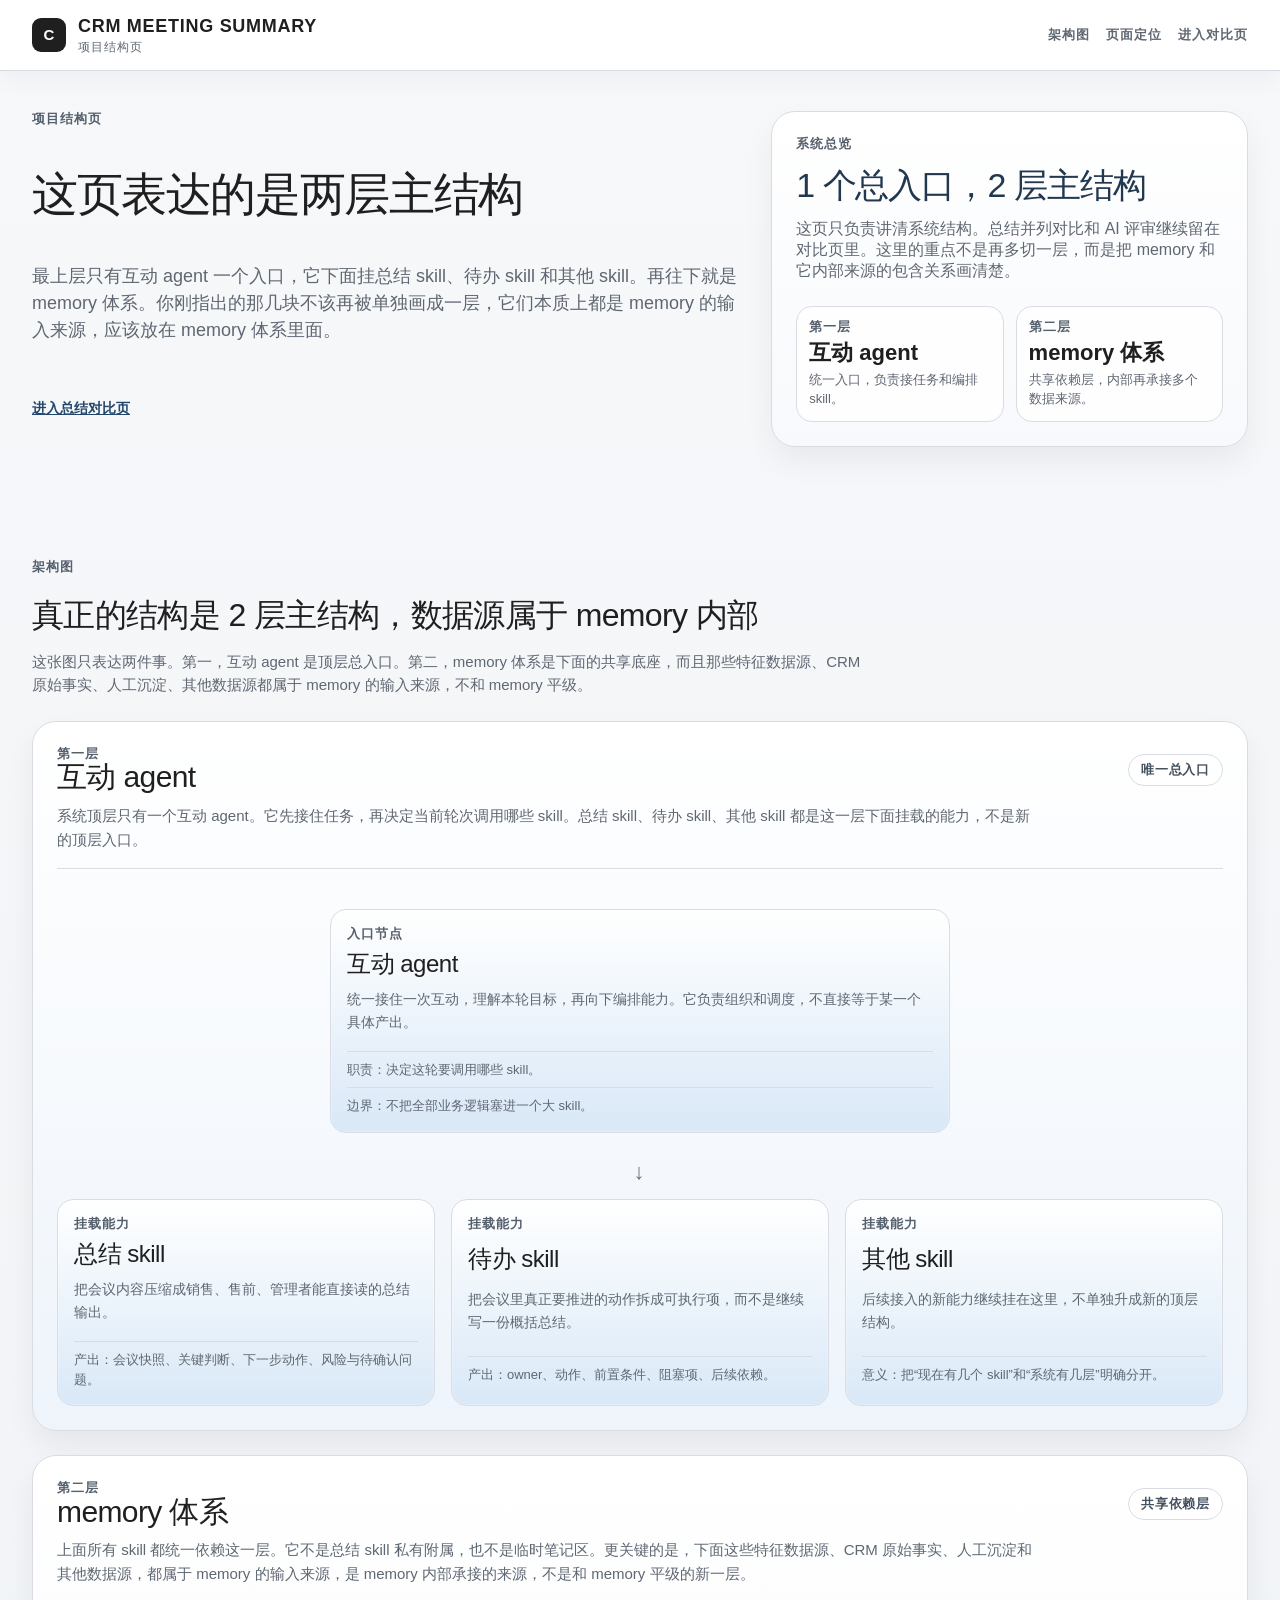
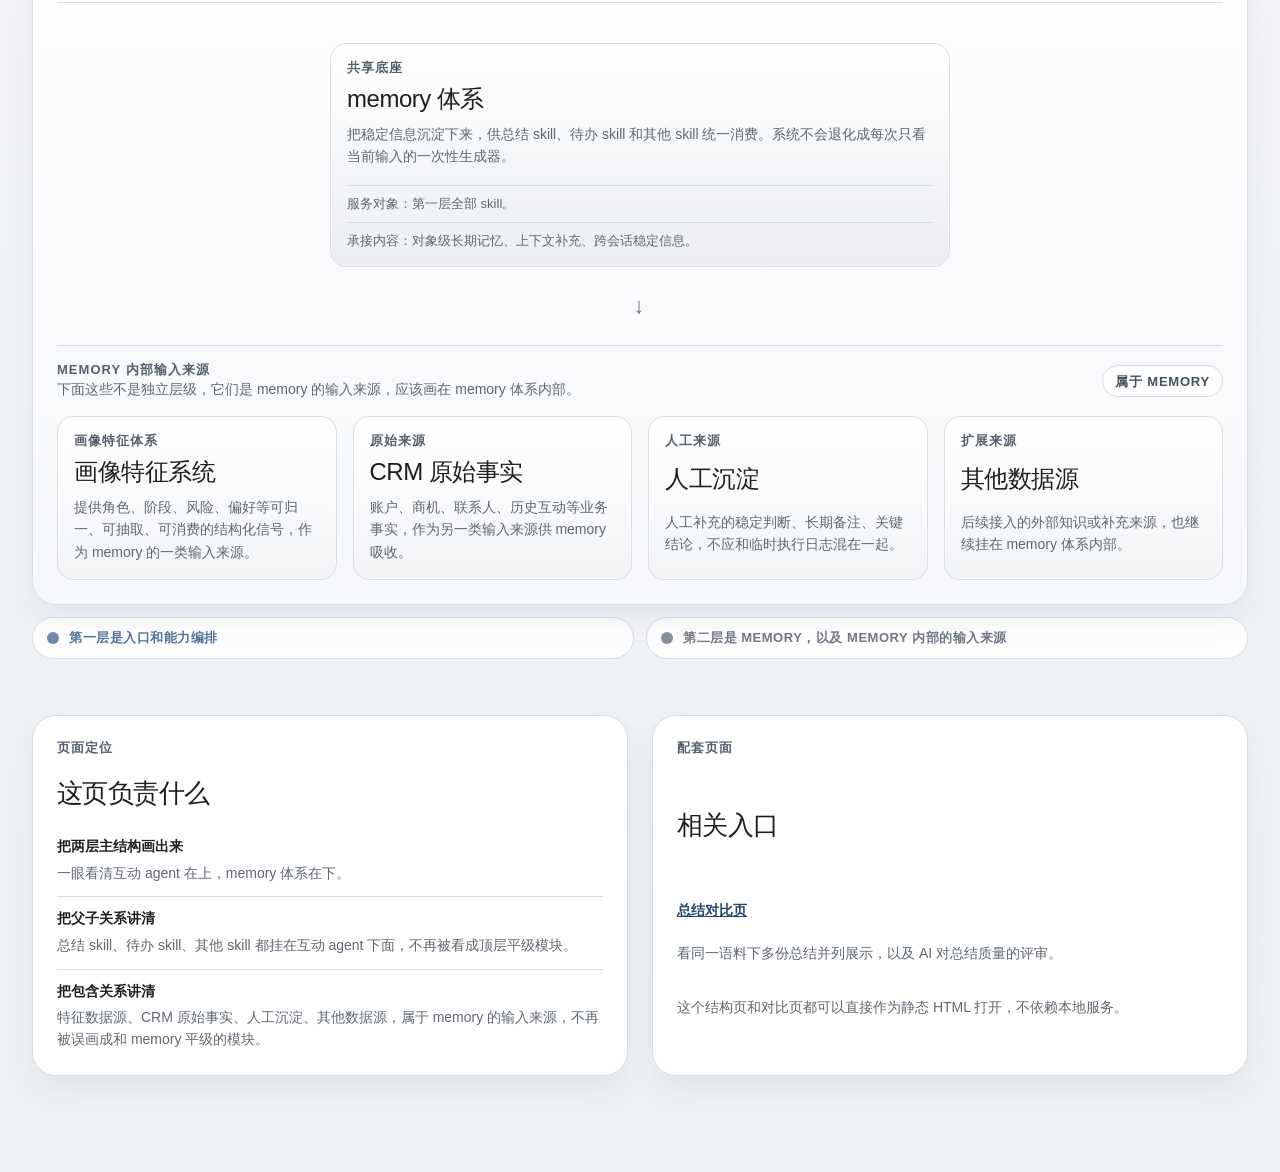
==== tests/crm_meeting_summary/evals/index.html @ 10cda4e1 "refactor: polish CRM eval comparison workspace Refine the eval workspace with project structure and " ====
<!DOCTYPE html>
<html lang="zh-CN">
<head>
  <meta charset="UTF-8" />
  <meta name="viewport" content="width=device-width, initial-scale=1.0" />
  <title>CRM Meeting Summary 项目结构页</title>
  <link rel="icon" href="data:image/svg+xml,%3Csvg xmlns='http://www.w3.org/2000/svg' viewBox='0 0 64 64'%3E%3Crect width='64' height='64' rx='10' fill='%231a1a1a'/%3E%3Ctext x='32' y='41' text-anchor='middle' font-size='30' font-family='Arial,sans-serif' fill='%23ffffff'%3EC%3C/text%3E%3C/svg%3E" />
  <style>
    :root {
      --color-bg: #f3f4f6;
      --color-surface: #ffffff;
      --color-surface-soft: #f8f9fb;
      --color-text: #1f1f1f;
      --color-muted: #5f6772;
      --color-border: #d9dde3;
      --color-link: #23476b;
      --color-focus-ring: rgba(35, 71, 107, 0.18);
      --color-layer-1: #eef4fb;
      --color-layer-2: #f6f7fa;
      --color-node-1: #d9e8f7;
      --color-node-2: #eceef2;
      --color-node-2-sub: #f3f4f6;
      --radius-sm: 10px;
      --radius-md: 16px;
      --radius-lg: 24px;
      --space-1: 8px;
      --space-2: 12px;
      --space-3: 16px;
      --space-4: 24px;
      --space-5: 32px;
      --space-6: 40px;
      --space-7: 56px;
      --container-width: 1400px;
      --border: 1px solid var(--color-border);
      --shadow-card: 0 14px 30px rgba(17, 24, 39, 0.06);
      --font-sans: Arial, system-ui, -apple-system, "Segoe UI", Roboto, Helvetica, sans-serif;
    }

    * { box-sizing: border-box; }

    body {
      margin: 0;
      background: linear-gradient(180deg, #f7f8fa 0%, #eef1f5 100%);
      color: var(--color-text);
      font-family: var(--font-sans);
      -webkit-font-smoothing: antialiased;
    }

    a { color: inherit; }

    .nav {
      position: sticky;
      top: 0;
      z-index: 20;
      display: flex;
      align-items: center;
      justify-content: space-between;
      gap: var(--space-4);
      padding: var(--space-3) var(--space-5);
      background: rgba(255, 255, 255, 0.94);
      border-bottom: var(--border);
      backdrop-filter: blur(10px);
      box-shadow: 0 10px 24px rgba(17, 24, 39, 0.04);
    }

    .nav-brand {
      display: flex;
      align-items: center;
      gap: var(--space-2);
      min-width: 0;
    }

    .nav-mark {
      display: inline-flex;
      align-items: center;
      justify-content: center;
      width: 34px;
      height: 34px;
      border-radius: 9px;
      background: var(--color-text);
      color: #fff;
      font-size: 15px;
      font-weight: 700;
      flex: none;
    }

    .nav-title {
      font-size: 18px;
      line-height: 1.2;
      font-weight: 700;
      letter-spacing: 0.04em;
      text-transform: uppercase;
    }

    .nav-subtitle {
      margin-top: 2px;
      color: var(--color-muted);
      font-size: 12px;
      line-height: 1.2;
      letter-spacing: 0.08em;
      text-transform: uppercase;
    }

    .nav-links {
      display: flex;
      flex-wrap: wrap;
      justify-content: flex-end;
      gap: var(--space-3);
      font-size: 13px;
      line-height: 1.2;
      font-weight: 700;
      letter-spacing: 0.08em;
      text-transform: uppercase;
    }

    .nav-links a {
      color: var(--color-muted);
      text-decoration: none;
      border-radius: 6px;
    }

    .nav-links a:hover,
    .nav-links a:focus-visible,
    .cta-link:hover,
    .cta-link:focus-visible,
    .inline-link:hover,
    .inline-link:focus-visible {
      color: var(--color-link);
    }

    .nav-links a:focus-visible,
    .cta-link:focus-visible,
    .inline-link:focus-visible {
      outline: 2px solid var(--color-link);
      outline-offset: 3px;
      box-shadow: 0 0 0 4px var(--color-focus-ring);
    }

    .page {
      max-width: var(--container-width);
      margin: 0 auto;
      padding: var(--space-6) var(--space-5) 96px;
    }

    .hero {
      display: grid;
      grid-template-columns: minmax(0, 1.2fr) minmax(340px, 0.8fr);
      gap: var(--space-4);
      align-items: stretch;
      margin-bottom: var(--space-7);
    }

    .eyebrow,
    .section-label,
    .node-label,
    .summary-label,
    .legend-chip,
    .group-label {
      font-size: 13px;
      line-height: 1.2;
      font-weight: 700;
      letter-spacing: 0.08em;
      text-transform: uppercase;
    }

    .eyebrow,
    .section-label,
    .node-label,
    .summary-label,
    .group-label {
      color: #55606d;
    }

    h1, h2, h3, p, ul, li {
      margin: 0;
    }

    h1 {
      max-width: 860px;
      font-size: 46px;
      line-height: 1.06;
      font-weight: 400;
      letter-spacing: -0.03em;
      text-transform: uppercase;
    }

    .hero-copy,
    .hero-panel,
    .section-head,
    .diagram-stack,
    .diagram-layer,
    .diagram-lane,
    .node-grid,
    .legend,
    .summary-grid,
    .summary-card,
    .summary-list,
    .summary-item,
    .subsource-group,
    .subsource-grid {
      display: grid;
      gap: var(--space-3);
    }

    .hero-copy p,
    .hero-note,
    .section-head p,
    .node-copy,
    .node-meta,
    .summary-item,
    .support-text,
    .group-copy {
      color: var(--color-muted);
    }

    .hero-copy p {
      max-width: 760px;
      font-size: 18px;
      line-height: 1.5;
    }

    .cta-row {
      display: flex;
      flex-wrap: wrap;
      gap: var(--space-2);
      margin-top: var(--space-2);
    }

    .cta-link,
    .inline-link {
      width: fit-content;
      color: var(--color-link);
      font-size: 14px;
      line-height: 1.4;
      font-weight: 700;
      text-decoration: underline;
    }

    .hero-panel,
    .diagram-layer,
    .summary-card {
      background: var(--color-surface);
      border: var(--border);
      border-radius: var(--radius-lg);
      box-shadow: var(--shadow-card);
    }

    .hero-panel,
    .summary-card {
      padding: var(--space-4);
    }

    .hero-panel {
      align-content: start;
      background: linear-gradient(180deg, #ffffff 0%, #f7f9fc 100%);
    }

    .hero-value {
      font-size: 34px;
      line-height: 1.05;
      font-weight: 500;
      letter-spacing: -0.03em;
      color: #21384f;
    }

    .hero-metrics {
      display: grid;
      grid-template-columns: repeat(2, minmax(0, 1fr));
      gap: var(--space-2);
      margin-top: var(--space-1);
    }

    .metric-card {
      padding: var(--space-2);
      border-radius: var(--radius-md);
      border: var(--border);
      background: rgba(255, 255, 255, 0.88);
    }

    .metric-value {
      margin-top: 6px;
      font-size: 22px;
      line-height: 1.1;
      font-weight: 700;
      color: var(--color-text);
    }

    .metric-copy {
      margin-top: 6px;
      font-size: 13px;
      line-height: 1.45;
      color: var(--color-muted);
    }

    .section {
      padding-top: var(--space-7);
    }

    .section-head {
      margin-bottom: var(--space-4);
    }

    .section-head h2 {
      margin-top: var(--space-1);
      font-size: 32px;
      line-height: 1.12;
      font-weight: 400;
      letter-spacing: -0.02em;
    }

    .section-head p {
      max-width: 840px;
      font-size: 15px;
      line-height: 1.55;
    }

    .diagram-stack {
      gap: var(--space-4);
    }

    .diagram-layer {
      padding: var(--space-4);
      position: relative;
      overflow: hidden;
    }

    .diagram-layer.layer-1 { background: linear-gradient(180deg, #ffffff 0%, var(--color-layer-1) 100%); }
    .diagram-layer.layer-2 { background: linear-gradient(180deg, #ffffff 0%, var(--color-layer-2) 100%); }

    .diagram-layer::after {
      content: "";
      position: absolute;
      left: 50%;
      bottom: -30px;
      width: 2px;
      height: 30px;
      background: linear-gradient(180deg, rgba(95, 103, 114, 0.4) 0%, rgba(95, 103, 114, 0) 100%);
      transform: translateX(-50%);
    }

    .diagram-layer:last-child::after {
      display: none;
    }

    .diagram-head {
      display: grid;
      gap: 10px;
      margin-bottom: var(--space-4);
      padding-bottom: var(--space-3);
      border-bottom: var(--border);
    }

    .diagram-title-row {
      display: flex;
      flex-wrap: wrap;
      align-items: center;
      justify-content: space-between;
      gap: var(--space-3);
    }

    .diagram-title {
      font-size: 30px;
      line-height: 1.08;
      font-weight: 400;
      letter-spacing: -0.02em;
    }

    .diagram-badge {
      display: inline-flex;
      align-items: center;
      min-height: 32px;
      padding: 0 12px;
      border-radius: 999px;
      border: var(--border);
      background: rgba(255, 255, 255, 0.86);
      color: #44515f;
      font-size: 13px;
      line-height: 1.2;
      font-weight: 700;
      letter-spacing: 0.06em;
      text-transform: uppercase;
    }

    .diagram-copy {
      max-width: 980px;
      font-size: 15px;
      line-height: 1.6;
      color: var(--color-muted);
    }

    .diagram-lane {
      gap: var(--space-3);
    }

    .node-grid {
      grid-template-columns: repeat(4, minmax(0, 1fr));
      align-items: stretch;
    }

    .node-grid.three-col {
      grid-template-columns: repeat(3, minmax(0, 1fr));
    }

    .node-grid.one-col {
      grid-template-columns: minmax(0, 620px);
      justify-content: center;
    }

    .diagram-node {
      display: grid;
      gap: 10px;
      min-height: 100%;
      padding: var(--space-3);
      border-radius: var(--radius-md);
      border: var(--border);
      background: rgba(255, 255, 255, 0.86);
      box-shadow: inset 0 0 0 1px rgba(255,255,255,0.24);
    }

    .diagram-node.node-layer-1 { background: linear-gradient(180deg, #ffffff 0%, var(--color-node-1) 100%); }
    .diagram-node.node-layer-2 { background: linear-gradient(180deg, #ffffff 0%, var(--color-node-2) 100%); }
    .diagram-node.node-layer-2-sub { background: linear-gradient(180deg, #ffffff 0%, var(--color-node-2-sub) 100%); }

    .node-title {
      font-size: 24px;
      line-height: 1.12;
      font-weight: 400;
      letter-spacing: -0.02em;
    }

    .node-copy,
    .group-copy {
      font-size: 14px;
      line-height: 1.6;
    }

    .node-meta {
      display: grid;
      gap: 8px;
      margin-top: var(--space-1);
      font-size: 13px;
      line-height: 1.5;
    }

    .node-meta span {
      display: block;
      padding-top: 8px;
      border-top: var(--border);
    }

    .arrow-divider {
      display: flex;
      justify-content: center;
      align-items: center;
      margin-top: var(--space-2);
      color: #6a7280;
      font-size: 22px;
      line-height: 1;
      letter-spacing: 0.08em;
    }

    .subsource-group {
      margin-top: var(--space-2);
      padding-top: var(--space-3);
      border-top: var(--border);
      gap: var(--space-3);
    }

    .group-head {
      display: flex;
      flex-wrap: wrap;
      align-items: center;
      justify-content: space-between;
      gap: var(--space-2);
    }

    .subsource-grid {
      grid-template-columns: repeat(4, minmax(0, 1fr));
      gap: var(--space-3);
    }

    .legend {
      grid-template-columns: repeat(2, minmax(0, 1fr));
      gap: var(--space-2);
      margin-top: var(--space-2);
    }

    .legend-chip {
      display: flex;
      align-items: center;
      gap: 10px;
      padding: 12px 14px;
      border-radius: 999px;
      border: var(--border);
      background: rgba(255, 255, 255, 0.88);
      color: #44515f;
      letter-spacing: 0.04em;
    }

    .legend-chip::before {
      content: "";
      width: 12px;
      height: 12px;
      border-radius: 999px;
      background: currentColor;
      opacity: 0.85;
    }

    .legend-chip.layer-1 { color: #53759b; }
    .legend-chip.layer-2 { color: #727986; }

    .summary-grid {
      grid-template-columns: repeat(2, minmax(0, 1fr));
      gap: var(--space-4);
    }

    .summary-card h3 {
      margin-top: var(--space-1);
      font-size: 26px;
      line-height: 1.15;
      font-weight: 400;
      letter-spacing: -0.02em;
    }

    .summary-list {
      gap: var(--space-2);
      margin-top: var(--space-2);
    }

    .summary-item {
      display: grid;
      gap: 6px;
      padding-top: var(--space-2);
      border-top: var(--border);
      font-size: 14px;
      line-height: 1.55;
    }

    .summary-item:first-child {
      padding-top: 0;
      border-top: 0;
    }

    .summary-item strong {
      color: var(--color-text);
      font-size: 14px;
      line-height: 1.4;
    }

    .support-text {
      font-size: 14px;
      line-height: 1.55;
    }

    @media (max-width: 1220px) {
      .hero,
      .summary-grid,
      .node-grid,
      .node-grid.three-col,
      .subsource-grid,
      .legend {
        grid-template-columns: 1fr 1fr;
      }

      .hero {
        grid-template-columns: 1fr;
      }
    }

    @media (max-width: 860px) {
      .nav {
        flex-direction: column;
        align-items: flex-start;
        padding: var(--space-3) var(--space-4);
      }

      .nav-links {
        justify-content: flex-start;
      }

      .page {
        padding: var(--space-5) var(--space-4) 72px;
      }

      h1 {
        font-size: 34px;
      }

      .section-head h2,
      .diagram-title {
        font-size: 28px;
      }

      .hero-metrics,
      .node-grid,
      .node-grid.three-col,
      .subsource-grid,
      .legend,
      .summary-grid {
        grid-template-columns: 1fr;
      }

      .node-grid.one-col {
        grid-template-columns: 1fr;
      }
    }

    @media (max-width: 560px) {
      .page {
        padding: var(--space-4) var(--space-3) 56px;
      }

      .nav {
        padding: var(--space-3);
      }

      h1 {
        font-size: 28px;
      }

      .hero-panel,
      .diagram-layer,
      .summary-card {
        padding: var(--space-3);
      }
    }
  </style>
</head>
<body>
  <nav class="nav">
    <div class="nav-brand">
      <span class="nav-mark">C</span>
      <div>
        <div class="nav-title">CRM Meeting Summary</div>
        <div class="nav-subtitle">项目结构页</div>
      </div>
    </div>
    <div class="nav-links">
      <a href="#diagram">架构图</a>
      <a href="#positioning">页面定位</a>
      <a href="./test-result-dashboard.html">进入对比页</a>
    </div>
  </nav>

  <main class="page">
    <header class="hero">
      <section class="hero-copy">
        <div class="eyebrow">项目结构页</div>
        <h1>这页表达的是两层主结构</h1>
        <p>最上层只有互动 agent 一个入口，它下面挂总结 skill、待办 skill 和其他 skill。再往下就是 memory 体系。你刚指出的那几块不该再被单独画成一层，它们本质上都是 memory 的输入来源，应该放在 memory 体系里面。</p>
        <div class="cta-row">
          <a class="cta-link" href="./test-result-dashboard.html">进入总结对比页</a>
        </div>
      </section>

      <aside class="hero-panel">
        <div class="summary-label">系统总览</div>
        <div class="hero-value">1 个总入口，2 层主结构</div>
        <p class="hero-note">这页只负责讲清系统结构。总结并列对比和 AI 评审继续留在对比页里。这里的重点不是再多切一层，而是把 memory 和它内部来源的包含关系画清楚。</p>
        <div class="hero-metrics">
          <article class="metric-card">
            <div class="summary-label">第一层</div>
            <div class="metric-value">互动 agent</div>
            <div class="metric-copy">统一入口，负责接任务和编排 skill。</div>
          </article>
          <article class="metric-card">
            <div class="summary-label">第二层</div>
            <div class="metric-value">memory 体系</div>
            <div class="metric-copy">共享依赖层，内部再承接多个数据来源。</div>
          </article>
        </div>
      </aside>
    </header>

    <section class="section" id="diagram">
      <div class="section-head">
        <div class="section-label">架构图</div>
        <h2>真正的结构是 2 层主结构，数据源属于 memory 内部</h2>
        <p>这张图只表达两件事。第一，互动 agent 是顶层总入口。第二，memory 体系是下面的共享底座，而且那些特征数据源、CRM 原始事实、人工沉淀、其他数据源都属于 memory 的输入来源，不和 memory 平级。</p>
      </div>

      <div class="diagram-stack">
        <section class="diagram-layer layer-1">
          <div class="diagram-head">
            <div class="diagram-title-row">
              <div>
                <div class="section-label">第一层</div>
                <h3 class="diagram-title">互动 agent</h3>
              </div>
              <div class="diagram-badge">唯一总入口</div>
            </div>
            <p class="diagram-copy">系统顶层只有一个互动 agent。它先接住任务，再决定当前轮次调用哪些 skill。总结 skill、待办 skill、其他 skill 都是这一层下面挂载的能力，不是新的顶层入口。</p>
          </div>

          <div class="diagram-lane">
            <div class="node-grid one-col">
              <article class="diagram-node node-layer-1">
                <div class="node-label">入口节点</div>
                <h3 class="node-title">互动 agent</h3>
                <p class="node-copy">统一接住一次互动，理解本轮目标，再向下编排能力。它负责组织和调度，不直接等于某一个具体产出。</p>
                <div class="node-meta">
                  <span>职责：决定这轮要调用哪些 skill。</span>
                  <span>边界：不把全部业务逻辑塞进一个大 skill。</span>
                </div>
              </article>
            </div>

            <div class="arrow-divider">↓</div>

            <div class="node-grid three-col">
              <article class="diagram-node node-layer-1">
                <div class="node-label">挂载能力</div>
                <h3 class="node-title">总结 skill</h3>
                <p class="node-copy">把会议内容压缩成销售、售前、管理者能直接读的总结输出。</p>
                <div class="node-meta">
                  <span>产出：会议快照、关键判断、下一步动作、风险与待确认问题。</span>
                </div>
              </article>

              <article class="diagram-node node-layer-1">
                <div class="node-label">挂载能力</div>
                <h3 class="node-title">待办 skill</h3>
                <p class="node-copy">把会议里真正要推进的动作拆成可执行项，而不是继续写一份概括总结。</p>
                <div class="node-meta">
                  <span>产出：owner、动作、前置条件、阻塞项、后续依赖。</span>
                </div>
              </article>

              <article class="diagram-node node-layer-1">
                <div class="node-label">挂载能力</div>
                <h3 class="node-title">其他 skill</h3>
                <p class="node-copy">后续接入的新能力继续挂在这里，不单独升成新的顶层结构。</p>
                <div class="node-meta">
                  <span>意义：把“现在有几个 skill”和“系统有几层”明确分开。</span>
                </div>
              </article>
            </div>
          </div>
        </section>

        <section class="diagram-layer layer-2">
          <div class="diagram-head">
            <div class="diagram-title-row">
              <div>
                <div class="section-label">第二层</div>
                <h3 class="diagram-title">memory 体系</h3>
              </div>
              <div class="diagram-badge">共享依赖层</div>
            </div>
            <p class="diagram-copy">上面所有 skill 都统一依赖这一层。它不是总结 skill 私有附属，也不是临时笔记区。更关键的是，下面这些特征数据源、CRM 原始事实、人工沉淀和其他数据源，都属于 memory 的输入来源，是 memory 内部承接的来源，不是和 memory 平级的新一层。</p>
          </div>

          <div class="diagram-lane">
            <div class="node-grid one-col">
              <article class="diagram-node node-layer-2">
                <div class="node-label">共享底座</div>
                <h3 class="node-title">memory 体系</h3>
                <p class="node-copy">把稳定信息沉淀下来，供总结 skill、待办 skill 和其他 skill 统一消费。系统不会退化成每次只看当前输入的一次性生成器。</p>
                <div class="node-meta">
                  <span>服务对象：第一层全部 skill。</span>
                  <span>承接内容：对象级长期记忆、上下文补充、跨会话稳定信息。</span>
                </div>
              </article>
            </div>

            <div class="arrow-divider">↓</div>

            <div class="subsource-group">
              <div class="group-head">
                <div>
                  <div class="group-label">memory 内部输入来源</div>
                  <p class="group-copy">下面这些不是独立层级，它们是 memory 的输入来源，应该画在 memory 体系内部。</p>
                </div>
                <div class="diagram-badge">属于 memory</div>
              </div>

              <div class="subsource-grid">
                <article class="diagram-node node-layer-2-sub">
                  <div class="node-label">画像特征体系</div>
                  <h3 class="node-title">画像特征系统</h3>
                  <p class="node-copy">提供角色、阶段、风险、偏好等可归一、可抽取、可消费的结构化信号，作为 memory 的一类输入来源。</p>
                </article>

                <article class="diagram-node node-layer-2-sub">
                  <div class="node-label">原始来源</div>
                  <h3 class="node-title">CRM 原始事实</h3>
                  <p class="node-copy">账户、商机、联系人、历史互动等业务事实，作为另一类输入来源供 memory 吸收。</p>
                </article>

                <article class="diagram-node node-layer-2-sub">
                  <div class="node-label">人工来源</div>
                  <h3 class="node-title">人工沉淀</h3>
                  <p class="node-copy">人工补充的稳定判断、长期备注、关键结论，不应和临时执行日志混在一起。</p>
                </article>

                <article class="diagram-node node-layer-2-sub">
                  <div class="node-label">扩展来源</div>
                  <h3 class="node-title">其他数据源</h3>
                  <p class="node-copy">后续接入的外部知识或补充来源，也继续挂在 memory 体系内部。</p>
                </article>
              </div>
            </div>
          </div>
        </section>
      </div>

      <div class="legend">
        <div class="legend-chip layer-1">第一层是入口和能力编排</div>
        <div class="legend-chip layer-2">第二层是 memory，以及 memory 内部的输入来源</div>
      </div>
    </section>

    <section class="section" id="positioning">
      <div class="summary-grid">
        <section class="summary-card">
          <div class="summary-label">页面定位</div>
          <h3>这页负责什么</h3>
          <div class="summary-list">
            <div class="summary-item">
              <strong>把两层主结构画出来</strong>
              <span>一眼看清互动 agent 在上，memory 体系在下。</span>
            </div>
            <div class="summary-item">
              <strong>把父子关系讲清</strong>
              <span>总结 skill、待办 skill、其他 skill 都挂在互动 agent 下面，不再被看成顶层平级模块。</span>
            </div>
            <div class="summary-item">
              <strong>把包含关系讲清</strong>
              <span>特征数据源、CRM 原始事实、人工沉淀、其他数据源，属于 memory 的输入来源，不再被误画成和 memory 平级的模块。</span>
            </div>
          </div>
        </section>

        <aside class="summary-card">
          <div class="summary-label">配套页面</div>
          <h3>相关入口</h3>
          <div class="summary-list">
            <div class="summary-item">
              <strong><a class="inline-link" href="./test-result-dashboard.html">总结对比页</a></strong>
              <span>看同一语料下多份总结并列展示，以及 AI 对总结质量的评审。</span>
            </div>
          </div>
          <p class="support-text">这个结构页和对比页都可以直接作为静态 HTML 打开，不依赖本地服务。</p>
        </aside>
      </div>
    </section>
  </main>
</body>
</html>
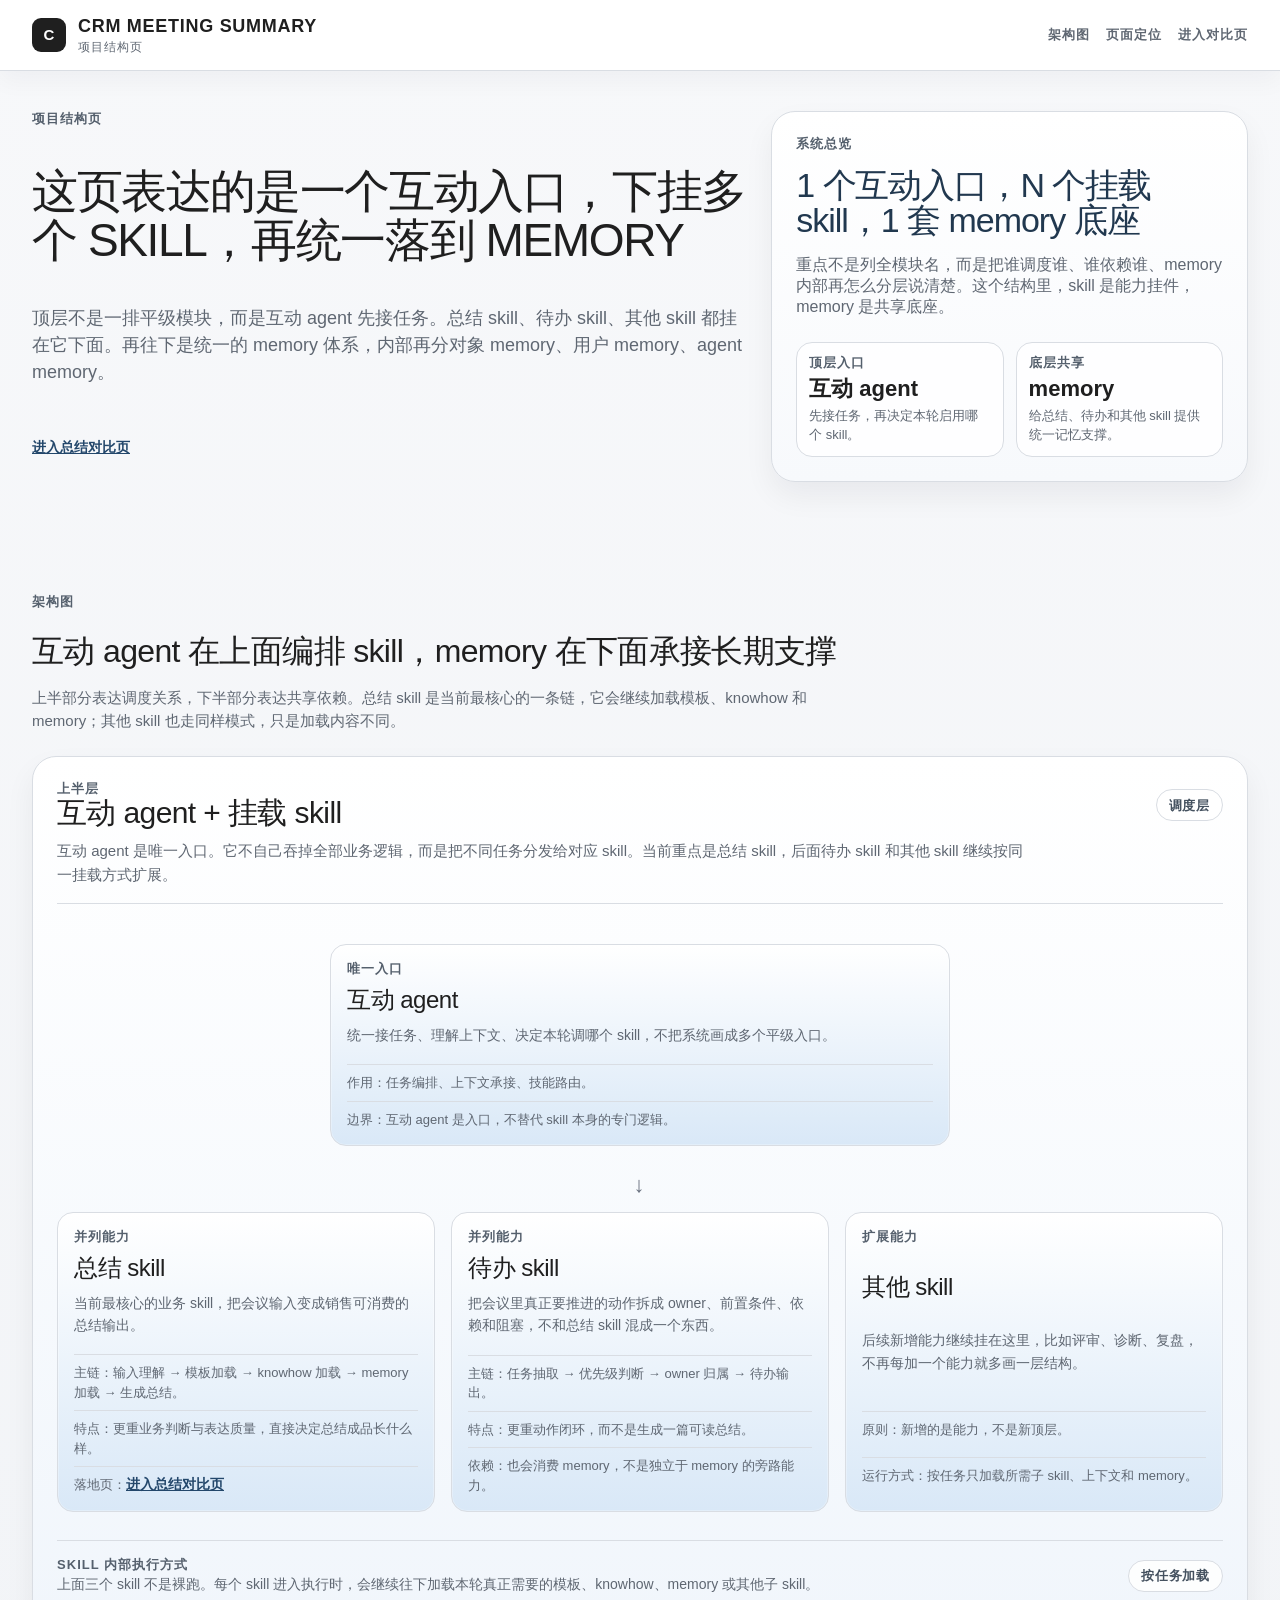
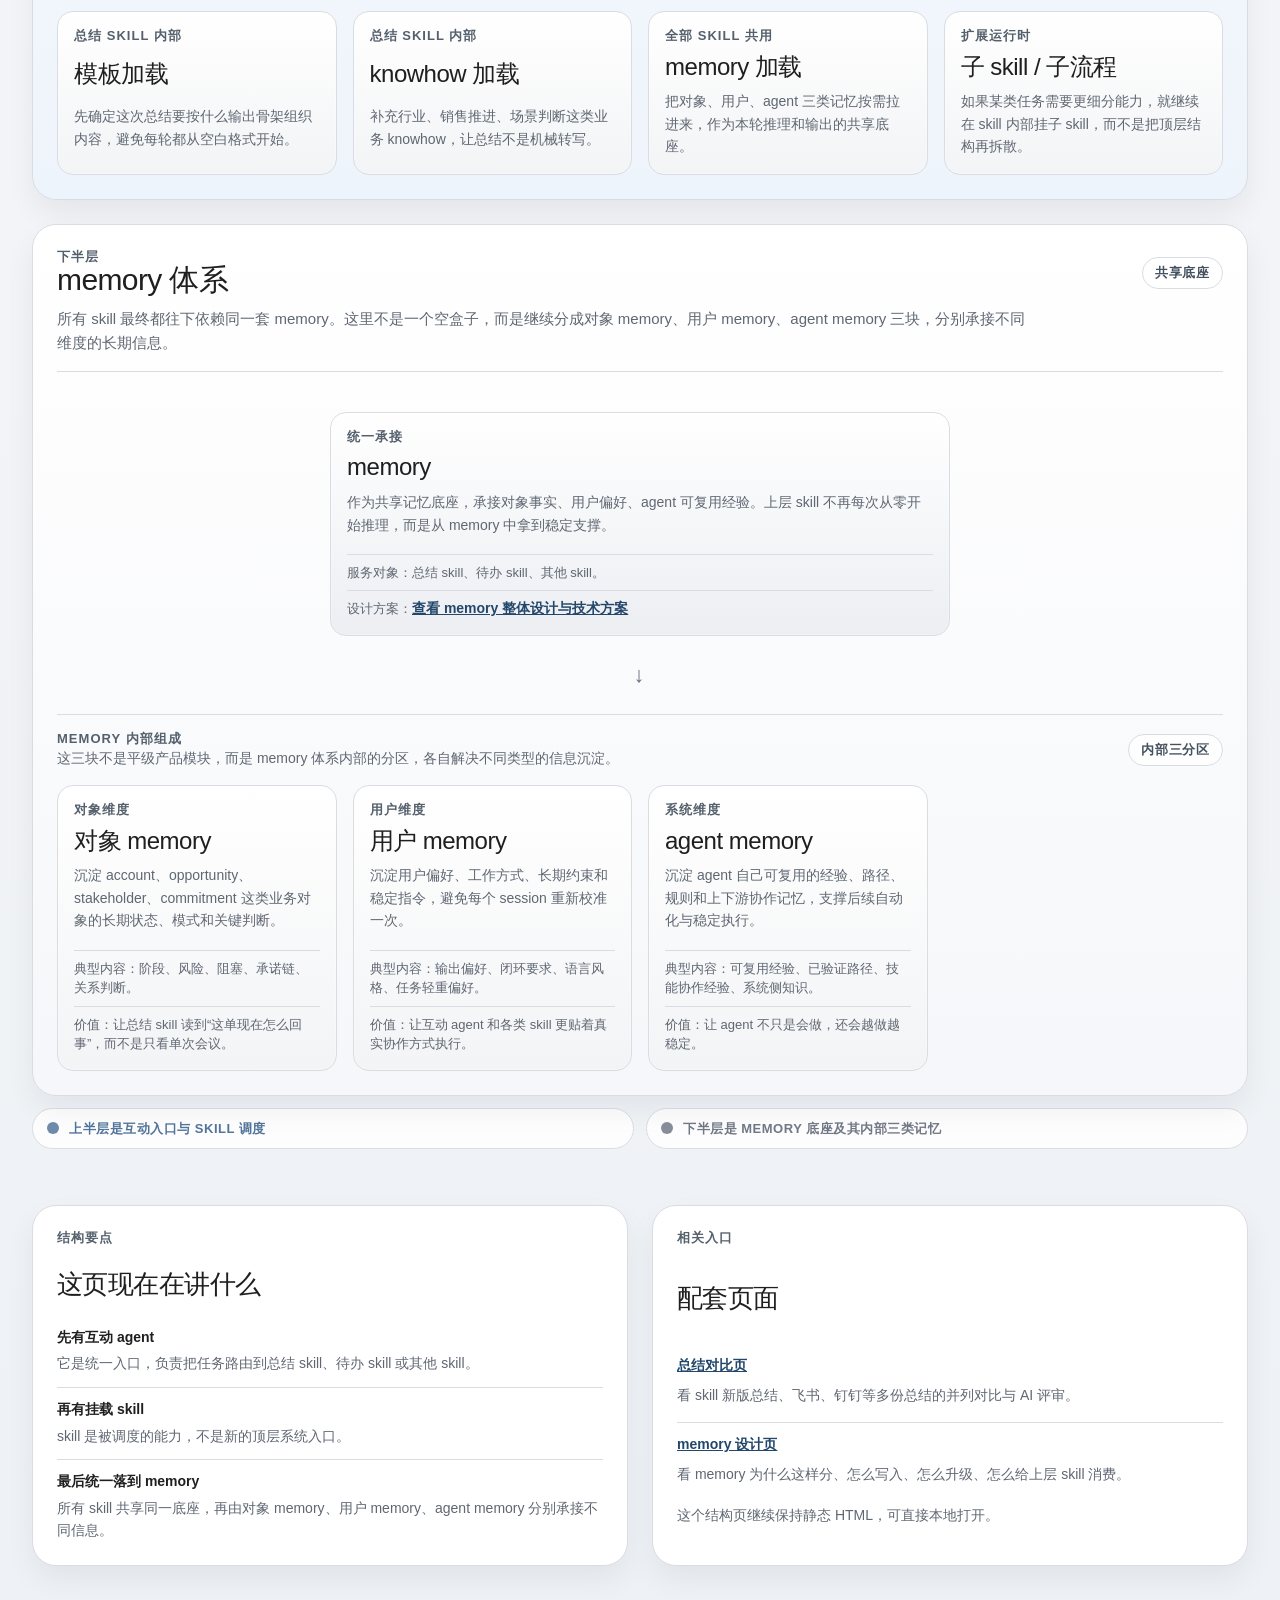
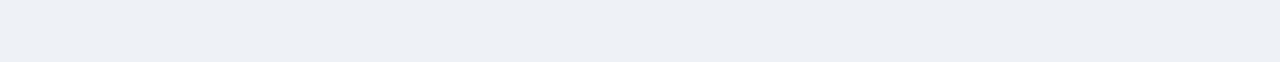
==== commit 467a1075: "refactor: align CRM summary docs and eval contract Co-Authored-By: Claude Opus 4.6 <noreply@anthropi" ====
--- a/tests/crm_meeting_summary/evals/index.html
+++ b/tests/crm_meeting_summary/evals/index.html
@@ -646,8 +646,8 @@
     <header class="hero">
       <section class="hero-copy">
         <div class="eyebrow">项目结构页</div>
-        <h1>这页表达的是两层主结构</h1>
-        <p>最上层只有互动 agent 一个入口，它下面挂总结 skill、待办 skill 和其他 skill。再往下就是 memory 体系。你刚指出的那几块不该再被单独画成一层，它们本质上都是 memory 的输入来源，应该放在 memory 体系里面。</p>
+        <h1>这页表达的是一个互动入口，下挂多个 skill，再统一落到 memory</h1>
+        <p>顶层不是一排平级模块，而是互动 agent 先接任务。总结 skill、待办 skill、其他 skill 都挂在它下面。再往下是统一的 memory 体系，内部再分对象 memory、用户 memory、agent memory。</p>
         <div class="cta-row">
           <a class="cta-link" href="./test-result-dashboard.html">进入总结对比页</a>
         </div>
@@ -655,18 +655,18 @@
 
       <aside class="hero-panel">
         <div class="summary-label">系统总览</div>
-        <div class="hero-value">1 个总入口，2 层主结构</div>
-        <p class="hero-note">这页只负责讲清系统结构。总结并列对比和 AI 评审继续留在对比页里。这里的重点不是再多切一层，而是把 memory 和它内部来源的包含关系画清楚。</p>
+        <div class="hero-value">1 个互动入口，N 个挂载 skill，1 套 memory 底座</div>
+        <p class="hero-note">重点不是列全模块名，而是把谁调度谁、谁依赖谁、memory 内部再怎么分层说清楚。这个结构里，skill 是能力挂件，memory 是共享底座。</p>
         <div class="hero-metrics">
           <article class="metric-card">
-            <div class="summary-label">第一层</div>
+            <div class="summary-label">顶层入口</div>
             <div class="metric-value">互动 agent</div>
-            <div class="metric-copy">统一入口，负责接任务和编排 skill。</div>
+            <div class="metric-copy">先接任务，再决定本轮启用哪个 skill。</div>
           </article>
           <article class="metric-card">
-            <div class="summary-label">第二层</div>
-            <div class="metric-value">memory 体系</div>
-            <div class="metric-copy">共享依赖层，内部再承接多个数据来源。</div>
+            <div class="summary-label">底层共享</div>
+            <div class="metric-value">memory</div>
+            <div class="metric-copy">给总结、待办和其他 skill 提供统一记忆支撑。</div>
           </article>
         </div>
       </aside>
@@ -675,8 +675,8 @@
     <section class="section" id="diagram">
       <div class="section-head">
         <div class="section-label">架构图</div>
-        <h2>真正的结构是 2 层主结构，数据源属于 memory 内部</h2>
-        <p>这张图只表达两件事。第一，互动 agent 是顶层总入口。第二，memory 体系是下面的共享底座，而且那些特征数据源、CRM 原始事实、人工沉淀、其他数据源都属于 memory 的输入来源，不和 memory 平级。</p>
+        <h2>互动 agent 在上面编排 skill，memory 在下面承接长期支撑</h2>
+        <p>上半部分表达调度关系，下半部分表达共享依赖。总结 skill 是当前最核心的一条链，它会继续加载模板、knowhow 和 memory；其他 skill 也走同样模式，只是加载内容不同。</p>
       </div>
 
       <div class="diagram-stack">
@@ -684,23 +684,23 @@
           <div class="diagram-head">
             <div class="diagram-title-row">
               <div>
-                <div class="section-label">第一层</div>
-                <h3 class="diagram-title">互动 agent</h3>
+                <div class="section-label">上半层</div>
+                <h3 class="diagram-title">互动 agent + 挂载 skill</h3>
               </div>
-              <div class="diagram-badge">唯一总入口</div>
-            </div>
-            <p class="diagram-copy">系统顶层只有一个互动 agent。它先接住任务，再决定当前轮次调用哪些 skill。总结 skill、待办 skill、其他 skill 都是这一层下面挂载的能力，不是新的顶层入口。</p>
+              <div class="diagram-badge">调度层</div>
+            </div>
+            <p class="diagram-copy">互动 agent 是唯一入口。它不自己吞掉全部业务逻辑，而是把不同任务分发给对应 skill。当前重点是总结 skill，后面待办 skill 和其他 skill 继续按同一挂载方式扩展。</p>
           </div>
 
           <div class="diagram-lane">
             <div class="node-grid one-col">
               <article class="diagram-node node-layer-1">
-                <div class="node-label">入口节点</div>
+                <div class="node-label">唯一入口</div>
                 <h3 class="node-title">互动 agent</h3>
-                <p class="node-copy">统一接住一次互动，理解本轮目标，再向下编排能力。它负责组织和调度，不直接等于某一个具体产出。</p>
+                <p class="node-copy">统一接任务、理解上下文、决定本轮调哪个 skill，不把系统画成多个平级入口。</p>
                 <div class="node-meta">
-                  <span>职责：决定这轮要调用哪些 skill。</span>
-                  <span>边界：不把全部业务逻辑塞进一个大 skill。</span>
+                  <span>作用：任务编排、上下文承接、技能路由。</span>
+                  <span>边界：互动 agent 是入口，不替代 skill 本身的专门逻辑。</span>
                 </div>
               </article>
             </div>
@@ -709,31 +709,72 @@
 
             <div class="node-grid three-col">
               <article class="diagram-node node-layer-1">
-                <div class="node-label">挂载能力</div>
+                <div class="node-label">并列能力</div>
                 <h3 class="node-title">总结 skill</h3>
-                <p class="node-copy">把会议内容压缩成销售、售前、管理者能直接读的总结输出。</p>
+                <p class="node-copy">当前最核心的业务 skill，把会议输入变成销售可消费的总结输出。</p>
                 <div class="node-meta">
-                  <span>产出：会议快照、关键判断、下一步动作、风险与待确认问题。</span>
+                  <span>主链：输入理解 → 模板加载 → knowhow 加载 → memory 加载 → 生成总结。</span>
+                  <span>特点：更重业务判断与表达质量，直接决定总结成品长什么样。</span>
+                  <span>落地页：<a class="inline-link" href="./test-result-dashboard.html">进入总结对比页</a></span>
                 </div>
               </article>
 
               <article class="diagram-node node-layer-1">
-                <div class="node-label">挂载能力</div>
+                <div class="node-label">并列能力</div>
                 <h3 class="node-title">待办 skill</h3>
-                <p class="node-copy">把会议里真正要推进的动作拆成可执行项，而不是继续写一份概括总结。</p>
+                <p class="node-copy">把会议里真正要推进的动作拆成 owner、前置条件、依赖和阻塞，不和总结 skill 混成一个东西。</p>
                 <div class="node-meta">
-                  <span>产出：owner、动作、前置条件、阻塞项、后续依赖。</span>
+                  <span>主链：任务抽取 → 优先级判断 → owner 归属 → 待办输出。</span>
+                  <span>特点：更重动作闭环，而不是生成一篇可读总结。</span>
+                  <span>依赖：也会消费 memory，不是独立于 memory 的旁路能力。</span>
                 </div>
               </article>
 
               <article class="diagram-node node-layer-1">
-                <div class="node-label">挂载能力</div>
+                <div class="node-label">扩展能力</div>
                 <h3 class="node-title">其他 skill</h3>
-                <p class="node-copy">后续接入的新能力继续挂在这里，不单独升成新的顶层结构。</p>
+                <p class="node-copy">后续新增能力继续挂在这里，比如评审、诊断、复盘，不再每加一个能力就多画一层结构。</p>
                 <div class="node-meta">
-                  <span>意义：把“现在有几个 skill”和“系统有几层”明确分开。</span>
+                  <span>原则：新增的是能力，不是新顶层。</span>
+                  <span>运行方式：按任务只加载所需子 skill、上下文和 memory。</span>
                 </div>
               </article>
+            </div>
+
+            <div class="subsource-group">
+              <div class="group-head">
+                <div>
+                  <div class="group-label">skill 内部执行方式</div>
+                  <p class="group-copy">上面三个 skill 不是裸跑。每个 skill 进入执行时，会继续往下加载本轮真正需要的模板、knowhow、memory 或其他子 skill。</p>
+                </div>
+                <div class="diagram-badge">按任务加载</div>
+              </div>
+
+              <div class="subsource-grid">
+                <article class="diagram-node node-layer-2-sub">
+                  <div class="node-label">总结 skill 内部</div>
+                  <h3 class="node-title">模板加载</h3>
+                  <p class="node-copy">先确定这次总结要按什么输出骨架组织内容，避免每轮都从空白格式开始。</p>
+                </article>
+
+                <article class="diagram-node node-layer-2-sub">
+                  <div class="node-label">总结 skill 内部</div>
+                  <h3 class="node-title">knowhow 加载</h3>
+                  <p class="node-copy">补充行业、销售推进、场景判断这类业务 knowhow，让总结不是机械转写。</p>
+                </article>
+
+                <article class="diagram-node node-layer-2-sub">
+                  <div class="node-label">全部 skill 共用</div>
+                  <h3 class="node-title">memory 加载</h3>
+                  <p class="node-copy">把对象、用户、agent 三类记忆按需拉进来，作为本轮推理和输出的共享底座。</p>
+                </article>
+
+                <article class="diagram-node node-layer-2-sub">
+                  <div class="node-label">扩展运行时</div>
+                  <h3 class="node-title">子 skill / 子流程</h3>
+                  <p class="node-copy">如果某类任务需要更细分能力，就继续在 skill 内部挂子 skill，而不是把顶层结构再拆散。</p>
+                </article>
+              </div>
             </div>
           </div>
         </section>
@@ -742,23 +783,23 @@
           <div class="diagram-head">
             <div class="diagram-title-row">
               <div>
-                <div class="section-label">第二层</div>
+                <div class="section-label">下半层</div>
                 <h3 class="diagram-title">memory 体系</h3>
               </div>
-              <div class="diagram-badge">共享依赖层</div>
-            </div>
-            <p class="diagram-copy">上面所有 skill 都统一依赖这一层。它不是总结 skill 私有附属，也不是临时笔记区。更关键的是，下面这些特征数据源、CRM 原始事实、人工沉淀和其他数据源，都属于 memory 的输入来源，是 memory 内部承接的来源，不是和 memory 平级的新一层。</p>
+              <div class="diagram-badge">共享底座</div>
+            </div>
+            <p class="diagram-copy">所有 skill 最终都往下依赖同一套 memory。这里不是一个空盒子，而是继续分成对象 memory、用户 memory、agent memory 三块，分别承接不同维度的长期信息。</p>
           </div>
 
           <div class="diagram-lane">
             <div class="node-grid one-col">
               <article class="diagram-node node-layer-2">
-                <div class="node-label">共享底座</div>
-                <h3 class="node-title">memory 体系</h3>
-                <p class="node-copy">把稳定信息沉淀下来，供总结 skill、待办 skill 和其他 skill 统一消费。系统不会退化成每次只看当前输入的一次性生成器。</p>
+                <div class="node-label">统一承接</div>
+                <h3 class="node-title">memory</h3>
+                <p class="node-copy">作为共享记忆底座，承接对象事实、用户偏好、agent 可复用经验。上层 skill 不再每次从零开始推理，而是从 memory 中拿到稳定支撑。</p>
                 <div class="node-meta">
-                  <span>服务对象：第一层全部 skill。</span>
-                  <span>承接内容：对象级长期记忆、上下文补充、跨会话稳定信息。</span>
+                  <span>服务对象：总结 skill、待办 skill、其他 skill。</span>
+                  <span>设计方案：<a class="inline-link" href="../../../memory/crm-meeting-summary/index.html">查看 memory 整体设计与技术方案</a></span>
                 </div>
               </article>
             </div>
@@ -768,35 +809,41 @@
             <div class="subsource-group">
               <div class="group-head">
                 <div>
-                  <div class="group-label">memory 内部输入来源</div>
-                  <p class="group-copy">下面这些不是独立层级，它们是 memory 的输入来源，应该画在 memory 体系内部。</p>
+                  <div class="group-label">memory 内部组成</div>
+                  <p class="group-copy">这三块不是平级产品模块，而是 memory 体系内部的分区，各自解决不同类型的信息沉淀。</p>
                 </div>
-                <div class="diagram-badge">属于 memory</div>
+                <div class="diagram-badge">内部三分区</div>
               </div>
 
               <div class="subsource-grid">
                 <article class="diagram-node node-layer-2-sub">
-                  <div class="node-label">画像特征体系</div>
-                  <h3 class="node-title">画像特征系统</h3>
-                  <p class="node-copy">提供角色、阶段、风险、偏好等可归一、可抽取、可消费的结构化信号，作为 memory 的一类输入来源。</p>
+                  <div class="node-label">对象维度</div>
+                  <h3 class="node-title">对象 memory</h3>
+                  <p class="node-copy">沉淀 account、opportunity、stakeholder、commitment 这类业务对象的长期状态、模式和关键判断。</p>
+                  <div class="node-meta">
+                    <span>典型内容：阶段、风险、阻塞、承诺链、关系判断。</span>
+                    <span>价值：让总结 skill 读到“这单现在怎么回事”，而不是只看单次会议。</span>
+                  </div>
                 </article>
 
                 <article class="diagram-node node-layer-2-sub">
-                  <div class="node-label">原始来源</div>
-                  <h3 class="node-title">CRM 原始事实</h3>
-                  <p class="node-copy">账户、商机、联系人、历史互动等业务事实，作为另一类输入来源供 memory 吸收。</p>
+                  <div class="node-label">用户维度</div>
+                  <h3 class="node-title">用户 memory</h3>
+                  <p class="node-copy">沉淀用户偏好、工作方式、长期约束和稳定指令，避免每个 session 重新校准一次。</p>
+                  <div class="node-meta">
+                    <span>典型内容：输出偏好、闭环要求、语言风格、任务轻重偏好。</span>
+                    <span>价值：让互动 agent 和各类 skill 更贴着真实协作方式执行。</span>
+                  </div>
                 </article>
 
                 <article class="diagram-node node-layer-2-sub">
-                  <div class="node-label">人工来源</div>
-                  <h3 class="node-title">人工沉淀</h3>
-                  <p class="node-copy">人工补充的稳定判断、长期备注、关键结论，不应和临时执行日志混在一起。</p>
-                </article>
-
-                <article class="diagram-node node-layer-2-sub">
-                  <div class="node-label">扩展来源</div>
-                  <h3 class="node-title">其他数据源</h3>
-                  <p class="node-copy">后续接入的外部知识或补充来源，也继续挂在 memory 体系内部。</p>
+                  <div class="node-label">系统维度</div>
+                  <h3 class="node-title">agent memory</h3>
+                  <p class="node-copy">沉淀 agent 自己可复用的经验、路径、规则和上下游协作记忆，支撑后续自动化与稳定执行。</p>
+                  <div class="node-meta">
+                    <span>典型内容：可复用经验、已验证路径、技能协作经验、系统侧知识。</span>
+                    <span>价值：让 agent 不只是会做，还会越做越稳定。</span>
+                  </div>
                 </article>
               </div>
             </div>
@@ -805,42 +852,46 @@
       </div>
 
       <div class="legend">
-        <div class="legend-chip layer-1">第一层是入口和能力编排</div>
-        <div class="legend-chip layer-2">第二层是 memory，以及 memory 内部的输入来源</div>
+        <div class="legend-chip layer-1">上半层是互动入口与 skill 调度</div>
+        <div class="legend-chip layer-2">下半层是 memory 底座及其内部三类记忆</div>
       </div>
     </section>
 
     <section class="section" id="positioning">
       <div class="summary-grid">
         <section class="summary-card">
-          <div class="summary-label">页面定位</div>
-          <h3>这页负责什么</h3>
+          <div class="summary-label">结构要点</div>
+          <h3>这页现在在讲什么</h3>
           <div class="summary-list">
             <div class="summary-item">
-              <strong>把两层主结构画出来</strong>
-              <span>一眼看清互动 agent 在上，memory 体系在下。</span>
+              <strong>先有互动 agent</strong>
+              <span>它是统一入口，负责把任务路由到总结 skill、待办 skill 或其他 skill。</span>
             </div>
             <div class="summary-item">
-              <strong>把父子关系讲清</strong>
-              <span>总结 skill、待办 skill、其他 skill 都挂在互动 agent 下面，不再被看成顶层平级模块。</span>
+              <strong>再有挂载 skill</strong>
+              <span>skill 是被调度的能力，不是新的顶层系统入口。</span>
             </div>
             <div class="summary-item">
-              <strong>把包含关系讲清</strong>
-              <span>特征数据源、CRM 原始事实、人工沉淀、其他数据源，属于 memory 的输入来源，不再被误画成和 memory 平级的模块。</span>
+              <strong>最后统一落到 memory</strong>
+              <span>所有 skill 共享同一底座，再由对象 memory、用户 memory、agent memory 分别承接不同信息。</span>
             </div>
           </div>
         </section>
 
         <aside class="summary-card">
-          <div class="summary-label">配套页面</div>
-          <h3>相关入口</h3>
+          <div class="summary-label">相关入口</div>
+          <h3>配套页面</h3>
           <div class="summary-list">
             <div class="summary-item">
               <strong><a class="inline-link" href="./test-result-dashboard.html">总结对比页</a></strong>
-              <span>看同一语料下多份总结并列展示，以及 AI 对总结质量的评审。</span>
+              <span>看 skill 新版总结、飞书、钉钉等多份总结的并列对比与 AI 评审。</span>
+            </div>
+            <div class="summary-item">
+              <strong><a class="inline-link" href="../../../memory/crm-meeting-summary/index.html">memory 设计页</a></strong>
+              <span>看 memory 为什么这样分、怎么写入、怎么升级、怎么给上层 skill 消费。</span>
             </div>
           </div>
-          <p class="support-text">这个结构页和对比页都可以直接作为静态 HTML 打开，不依赖本地服务。</p>
+          <p class="support-text">这个结构页继续保持静态 HTML，可直接本地打开。</p>
         </aside>
       </div>
     </section>
